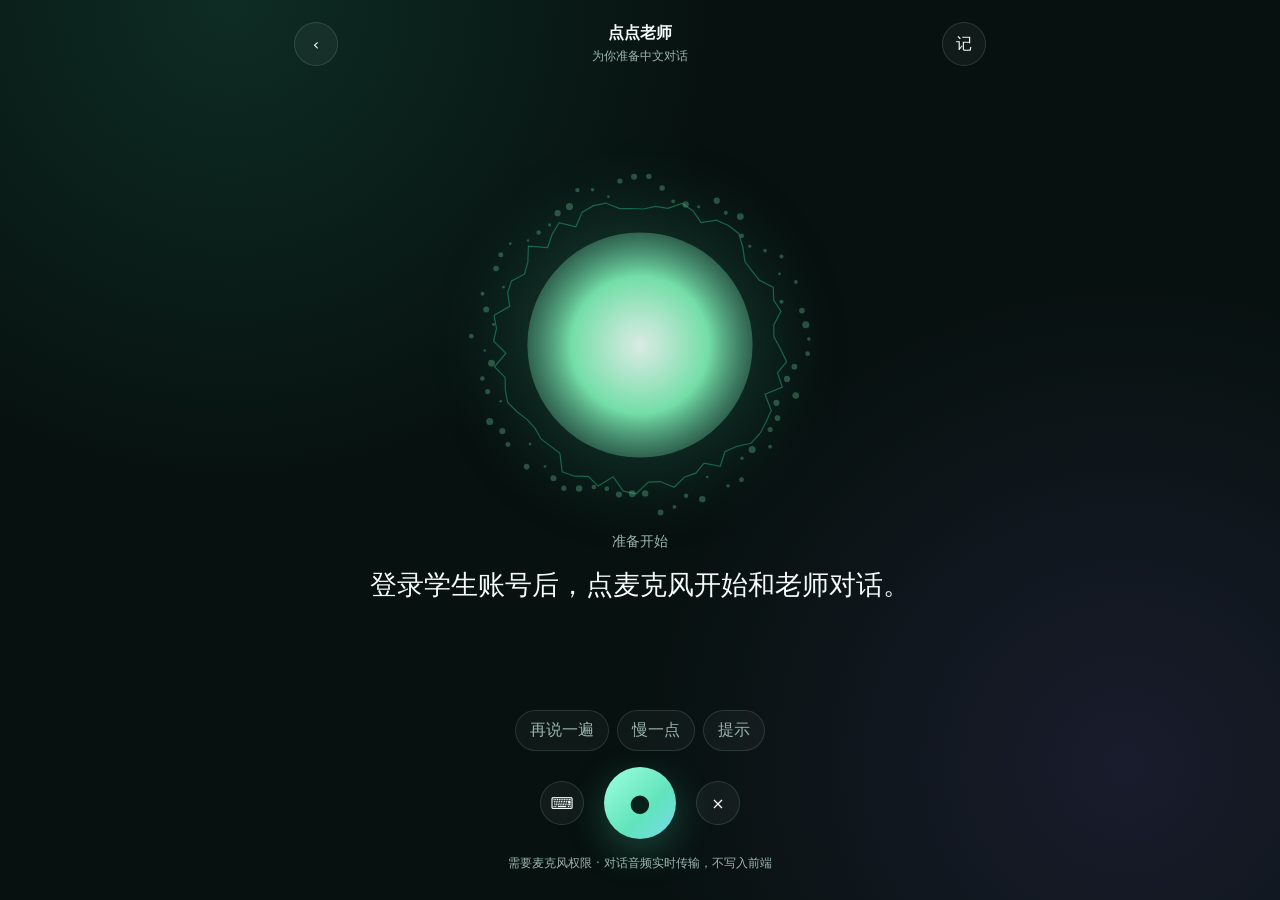
==== modules/ai-teacher/index.html @ 22e87d50 "Connect AI teacher realtime gateway" ====
<!doctype html>
<html lang="zh-CN">
<head>
  <meta charset="utf-8">
  <meta name="viewport" content="width=device-width,initial-scale=1,viewport-fit=cover">
  <meta name="theme-color" content="#07110f">
  <title>点点老师 · 和老师对话</title>
  <link rel="stylesheet" href="styles.css?v=20260827-1">
</head>
<body>
  <main class="app">
    <header class="topbar">
      <a class="round" href="../learning-hub/" aria-label="返回学习中心">‹</a>
      <div class="brand"><strong>点点老师</strong><span id="lessonLabel">为你准备中文对话</span></div>
      <button class="round" id="transcriptToggle" type="button" aria-label="显示对话记录">记</button>
    </header>
    <section class="stage" aria-live="polite">
      <div class="orb-wrap" id="teacherOrb" data-orb-theme="green"><div class="halo"></div><canvas aria-label="点点老师语音状态"></canvas></div>
      <div class="status" id="status">准备开始</div>
      <div class="prompt" id="prompt">登录学生账号后，点麦克风开始和老师对话。</div>
      <div class="word-card" id="wordCard" hidden><div class="hanzi" id="hanzi"></div><div class="pinyin" id="pinyin"></div><div class="meaning" id="meaning"></div></div>
      <section class="transcript" id="transcript" hidden><ol id="transcriptRows"></ol></section>
    </section>
    <footer class="controls">
      <div class="quick"><button data-action="repeat">再说一遍</button><button data-action="slower">慢一点</button><button data-action="hint">提示</button></div>
      <div class="main-actions"><button class="minor" id="keyboard" aria-label="文字输入">⌨</button><button class="mic" id="mic" aria-label="开始对话">●</button><button class="minor" id="end" aria-label="结束对话">×</button></div>
      <div class="caption" id="caption">需要麦克风权限 · 对话音频实时传输，不写入前端</div>
    </footer>
  </main>
  <dialog id="textDialog"><form method="dialog"><label>输入你想说的话<textarea id="textInput" maxlength="500"></textarea></label><div><button value="cancel">取消</button><button id="sendText" value="default">发送</button></div></form></dialog>
  <script src="../../config.js?v=20260827-2"></script>
  <script src="../shared/learning-api-client.js?v=20260827-1"></script>
  <script src="../shared/voice-orb.js?v=20260801-1"></script>
  <script src="app.js?v=20260827-1"></script>
</body>
</html>
---- modules/ai-teacher/styles.css ----
:root{color-scheme:dark;--bg:#07110f;--panel:rgba(13,29,26,.78);--text:#f4fbf8;--muted:#9bb5ad;--line:rgba(206,255,238,.13);--mint:#68f0c1}*{box-sizing:border-box}html,body{margin:0;min-height:100%}body{font-family:Inter,"PingFang SC","Microsoft YaHei",system-ui,sans-serif;color:var(--text);background:radial-gradient(circle at 18% 0%,rgba(45,168,132,.18),transparent 36%),radial-gradient(circle at 88% 85%,rgba(115,83,190,.17),transparent 36%),var(--bg)}button,a{font:inherit}.app{width:min(100%,780px);min-height:100vh;margin:auto;display:grid;grid-template-rows:auto 1fr auto;padding:22px clamp(18px,5vw,44px) max(28px,env(safe-area-inset-bottom));position:relative}.topbar{display:flex;align-items:center;justify-content:space-between;gap:18px}.round,.minor{width:44px;height:44px;border-radius:50%;border:1px solid var(--line);background:rgba(255,255,255,.045);color:var(--text);display:grid;place-items:center;text-decoration:none;cursor:pointer}.brand{text-align:center}.brand strong{display:block;font-size:16px}.brand span{display:block;margin-top:4px;color:var(--muted);font-size:12px}.stage{display:grid;align-content:center;justify-items:center;min-height:570px;padding:24px 0 12px}.orb-wrap{width:min(72vw,360px);height:min(72vw,360px);position:relative}.orb-wrap canvas{position:relative;z-index:1}.halo{position:absolute;inset:14%;border-radius:50%;background:rgba(76,233,186,.16);filter:blur(40px)}.status{margin-top:8px;color:var(--muted);font-size:14px}.prompt{margin:14px auto 0;max-width:590px;min-height:58px;text-align:center;font-size:clamp(19px,4vw,27px);line-height:1.45}.word-card{margin-top:16px;min-width:176px;padding:12px 20px;text-align:center;border:1px solid rgba(119,244,205,.22);border-radius:18px;background:linear-gradient(135deg,rgba(66,173,140,.16),rgba(98,82,172,.13))}.hanzi{font-size:25px}.pinyin{margin-top:4px;color:var(--mint);font-size:14px}.meaning{margin-top:3px;color:var(--muted);font-size:12px}.transcript{width:min(100%,620px);max-height:180px;margin-top:14px;overflow:auto;border:1px solid var(--line);border-radius:14px;background:var(--panel)}.transcript ol{margin:0;padding:12px 16px;list-style:none}.transcript li{padding:6px 0;color:var(--muted);font-size:13px}.transcript b{color:var(--text)}.controls{display:grid;justify-items:center;gap:16px}.quick{display:flex;flex-wrap:wrap;justify-content:center;gap:8px}.quick button{border:1px solid var(--line);border-radius:999px;padding:9px 14px;color:var(--muted);background:rgba(255,255,255,.035);cursor:pointer}.main-actions{display:flex;align-items:center;gap:20px}.mic{width:72px;height:72px;border:0;border-radius:50%;background:linear-gradient(135deg,#9effdf,#61e4ba 60%,#78d9f0);box-shadow:0 12px 38px rgba(80,237,188,.25);cursor:pointer;color:#072019;font-size:24px}.mic.live{background:linear-gradient(135deg,#ffbca9,#ff887e)}.caption{color:var(--muted);font-size:12px;text-align:center}dialog{width:min(92vw,480px);border:1px solid var(--line);border-radius:16px;background:#10231f;color:var(--text)}dialog form{display:grid;gap:14px}dialog label{display:grid;gap:8px}textarea{min-height:120px;padding:12px;border:1px solid var(--line);border-radius:10px;background:#07110f;color:var(--text);resize:vertical}dialog form div{display:flex;justify-content:flex-end;gap:8px}dialog button{padding:8px 14px;border:1px solid var(--line);border-radius:8px;background:#18342d;color:var(--text)}@media(max-width:560px){.app{padding-top:16px}.stage{min-height:500px}.orb-wrap{width:min(82vw,330px);height:min(82vw,330px)}}@media(prefers-reduced-motion:reduce){*{animation:none!important}}
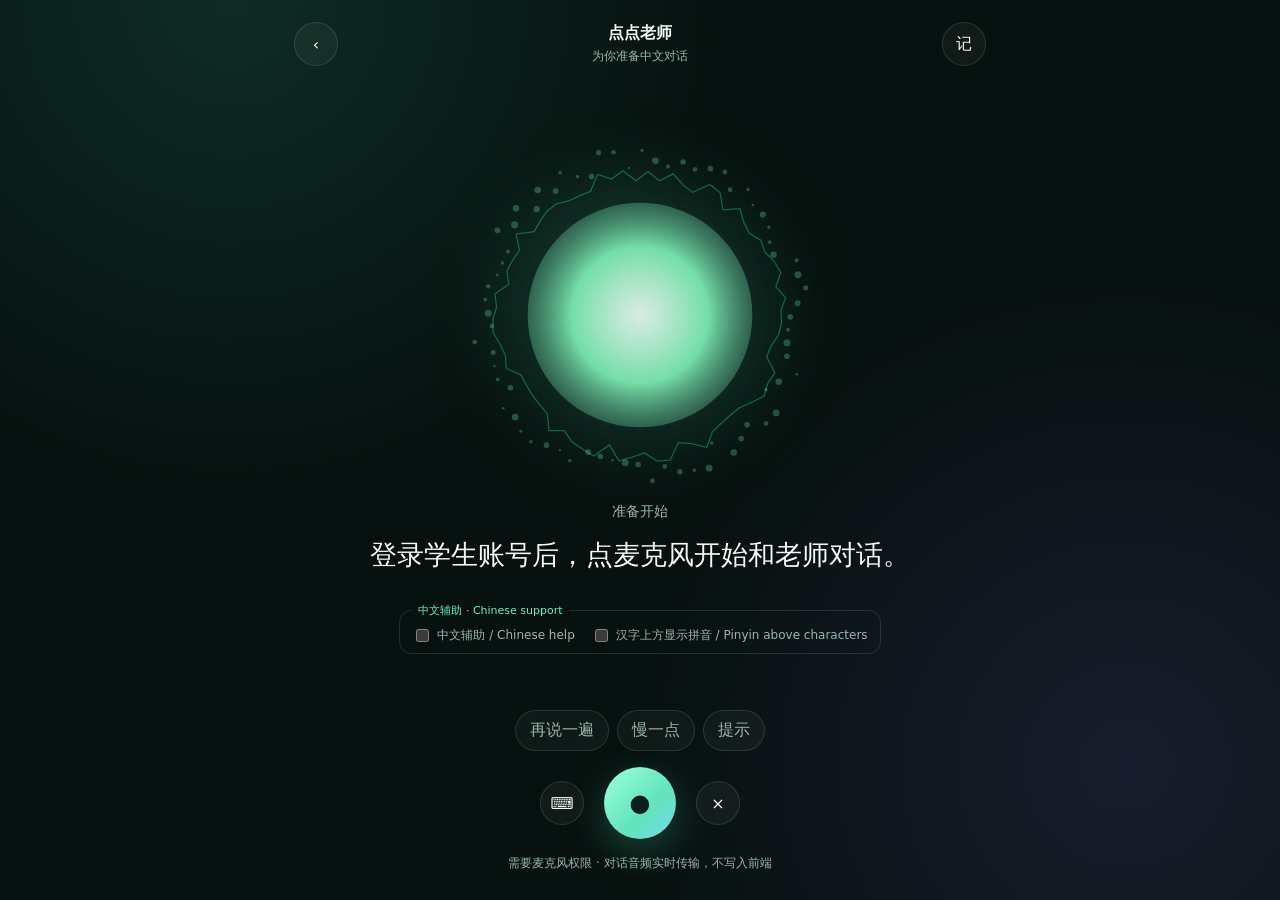
==== commit d14bcca5: "Improve mobile AI teacher and audio controls" ====
--- a/modules/ai-teacher/index.html
+++ b/modules/ai-teacher/index.html
@@ -6,6 +6,7 @@
   <meta name="theme-color" content="#07110f">
   <title>点点老师 · 和老师对话</title>
   <link rel="stylesheet" href="styles.css?v=20260827-1">
+  <style>.assist-options{display:flex;flex-wrap:wrap;justify-content:center;gap:8px 16px;margin:10px 0 0;padding:8px 12px;border:1px solid rgba(206,255,238,.13);border-radius:12px;color:#9bb5ad;font-size:12px}.assist-options legend{padding:0 6px;color:#68f0c1;font-size:11px}.assist-options label{display:flex;align-items:center;gap:5px}.assist-options input{accent-color:#68f0c1}.hanzi{font-size:clamp(30px,7vw,48px);font-weight:800;letter-spacing:.08em;color:#f4fbf8;text-shadow:0 2px 12px rgba(104,240,193,.22)}.pinyin{font-size:16px;font-weight:700;letter-spacing:.05em}</style>
 </head>
 <body>
   <main class="app">
@@ -18,6 +19,7 @@
       <div class="orb-wrap" id="teacherOrb" data-orb-theme="green"><div class="halo"></div><canvas aria-label="点点老师语音状态"></canvas></div>
       <div class="status" id="status">准备开始</div>
       <div class="prompt" id="prompt">登录学生账号后，点麦克风开始和老师对话。</div>
+      <fieldset class="assist-options" aria-label="中文辅助选项"><legend>中文辅助 · Chinese support</legend><label><input type="checkbox" id="zhSupport"> 中文辅助 / Chinese help</label><label><input type="checkbox" id="pinyinSupport"> 汉字上方显示拼音 / Pinyin above characters</label></fieldset>
       <div class="word-card" id="wordCard" hidden><div class="hanzi" id="hanzi"></div><div class="pinyin" id="pinyin"></div><div class="meaning" id="meaning"></div></div>
       <section class="transcript" id="transcript" hidden><ol id="transcriptRows"></ol></section>
     </section>
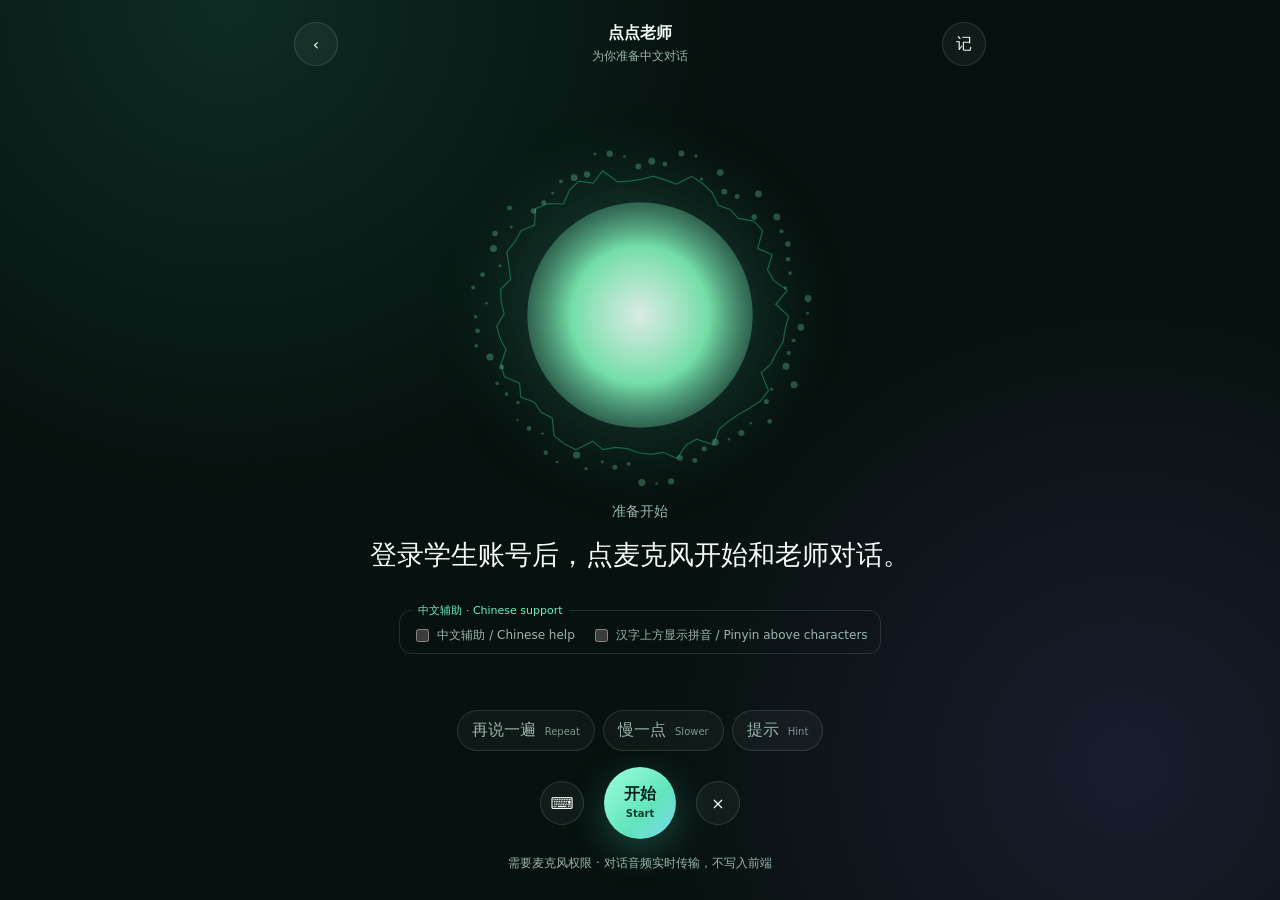
==== commit 3eaf095a: "Clarify AI teacher controls bilingually" ====
--- a/modules/ai-teacher/index.html
+++ b/modules/ai-teacher/index.html
@@ -7,6 +7,7 @@
   <title>点点老师 · 和老师对话</title>
   <link rel="stylesheet" href="styles.css?v=20260827-1">
   <style>.assist-options{display:flex;flex-wrap:wrap;justify-content:center;gap:8px 16px;margin:10px 0 0;padding:8px 12px;border:1px solid rgba(206,255,238,.13);border-radius:12px;color:#9bb5ad;font-size:12px}.assist-options legend{padding:0 6px;color:#68f0c1;font-size:11px}.assist-options label{display:flex;align-items:center;gap:5px}.assist-options input{accent-color:#68f0c1}.hanzi{font-size:clamp(30px,7vw,48px);font-weight:800;letter-spacing:.08em;color:#f4fbf8;text-shadow:0 2px 12px rgba(104,240,193,.22)}.pinyin{font-size:16px;font-weight:700;letter-spacing:.05em}</style>
+  <style>.quick button small{margin-left:4px;font-size:10px;opacity:.8}.mic span{display:block;font-size:16px;font-weight:800;line-height:1.15}.mic span small{font-size:10px;opacity:.85}</style>
 </head>
 <body>
   <main class="app">
@@ -24,8 +25,8 @@
       <section class="transcript" id="transcript" hidden><ol id="transcriptRows"></ol></section>
     </section>
     <footer class="controls">
-      <div class="quick"><button data-action="repeat">再说一遍</button><button data-action="slower">慢一点</button><button data-action="hint">提示</button></div>
-      <div class="main-actions"><button class="minor" id="keyboard" aria-label="文字输入">⌨</button><button class="mic" id="mic" aria-label="开始对话">●</button><button class="minor" id="end" aria-label="结束对话">×</button></div>
+      <div class="quick"><button data-action="repeat">再说一遍 <small>Repeat</small></button><button data-action="slower">慢一点 <small>Slower</small></button><button data-action="hint">提示 <small>Hint</small></button></div>
+      <div class="main-actions"><button class="minor" id="keyboard" aria-label="文字输入 / Text input">⌨</button><button class="mic" id="mic" aria-label="开始对话 / Start conversation"><span id="micLabel">开始<br><small>Start</small></span></button><button class="minor" id="end" aria-label="结束对话 / End conversation">×</button></div>
       <div class="caption" id="caption">需要麦克风权限 · 对话音频实时传输，不写入前端</div>
     </footer>
   </main>
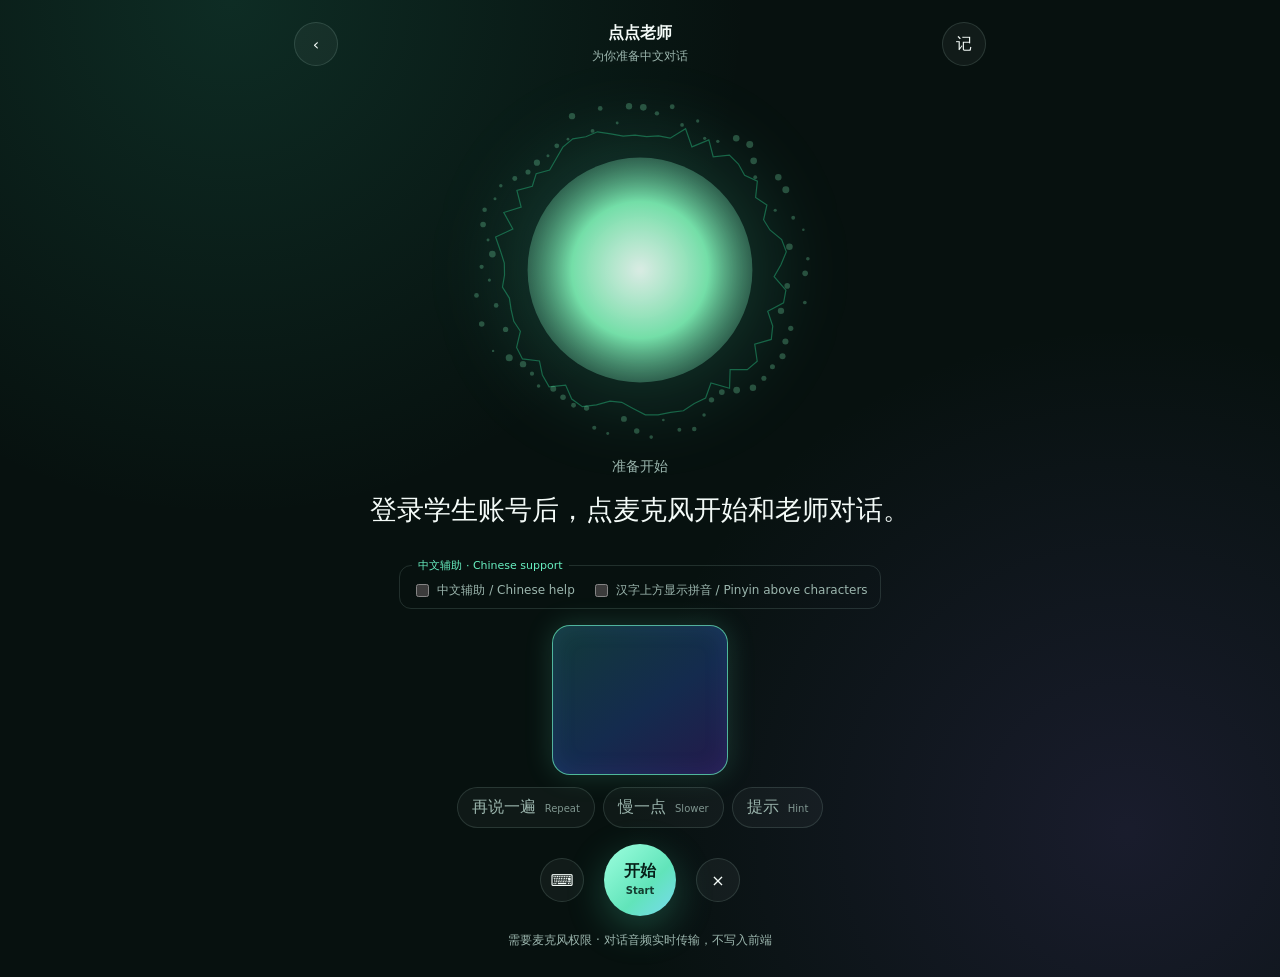
==== commit 76a9b93c: "Queue teacher audio and clarify conversation states" ====
--- a/modules/ai-teacher/index.html
+++ b/modules/ai-teacher/index.html
@@ -7,7 +7,7 @@
   <title>点点老师 · 和老师对话</title>
   <link rel="stylesheet" href="styles.css?v=20260827-1">
   <style>.assist-options{display:flex;flex-wrap:wrap;justify-content:center;gap:8px 16px;margin:10px 0 0;padding:8px 12px;border:1px solid rgba(206,255,238,.13);border-radius:12px;color:#9bb5ad;font-size:12px}.assist-options legend{padding:0 6px;color:#68f0c1;font-size:11px}.assist-options label{display:flex;align-items:center;gap:5px}.assist-options input{accent-color:#68f0c1}.hanzi{font-size:clamp(30px,7vw,48px);font-weight:800;letter-spacing:.08em;color:#f4fbf8;text-shadow:0 2px 12px rgba(104,240,193,.22)}.pinyin{font-size:16px;font-weight:700;letter-spacing:.05em}</style>
-  <style>.quick button small{margin-left:4px;font-size:10px;opacity:.8}.mic span{display:block;font-size:16px;font-weight:800;line-height:1.15}.mic span small{font-size:10px;opacity:.85}</style>
+  <style>.quick button small{margin-left:4px;font-size:10px;opacity:.8}.mic span{display:block;font-size:16px;font-weight:800;line-height:1.15}.mic span small{font-size:10px;opacity:.85}.mic{transition:transform .2s,background .2s,border-radius .2s}.mic.active{transform:scale(1.06);border:3px solid rgba(255,255,255,.75)}.mic.speaking{border-radius:18px;background:linear-gradient(135deg,#9fbcff,#6e8ff0 60%,#8b7cf6)}.mic.live{border-radius:18px;background:linear-gradient(135deg,#ffbca9,#ff716f)}.word-card{min-height:150px;display:grid;align-content:center;gap:6px;border-color:rgba(104,240,193,.7);background:linear-gradient(145deg,#123a39,#142b4e 55%,#24194a);box-shadow:0 0 28px rgba(104,240,193,.18),inset 0 0 24px rgba(93,134,255,.12)}.hanzi ruby{display:inline-flex;flex-direction:column-reverse;align-items:center;margin:0 3px}.hanzi rt{font-size:15px;color:#7fffe0;font-weight:700;line-height:1.1}</style>
 </head>
 <body>
   <main class="app">
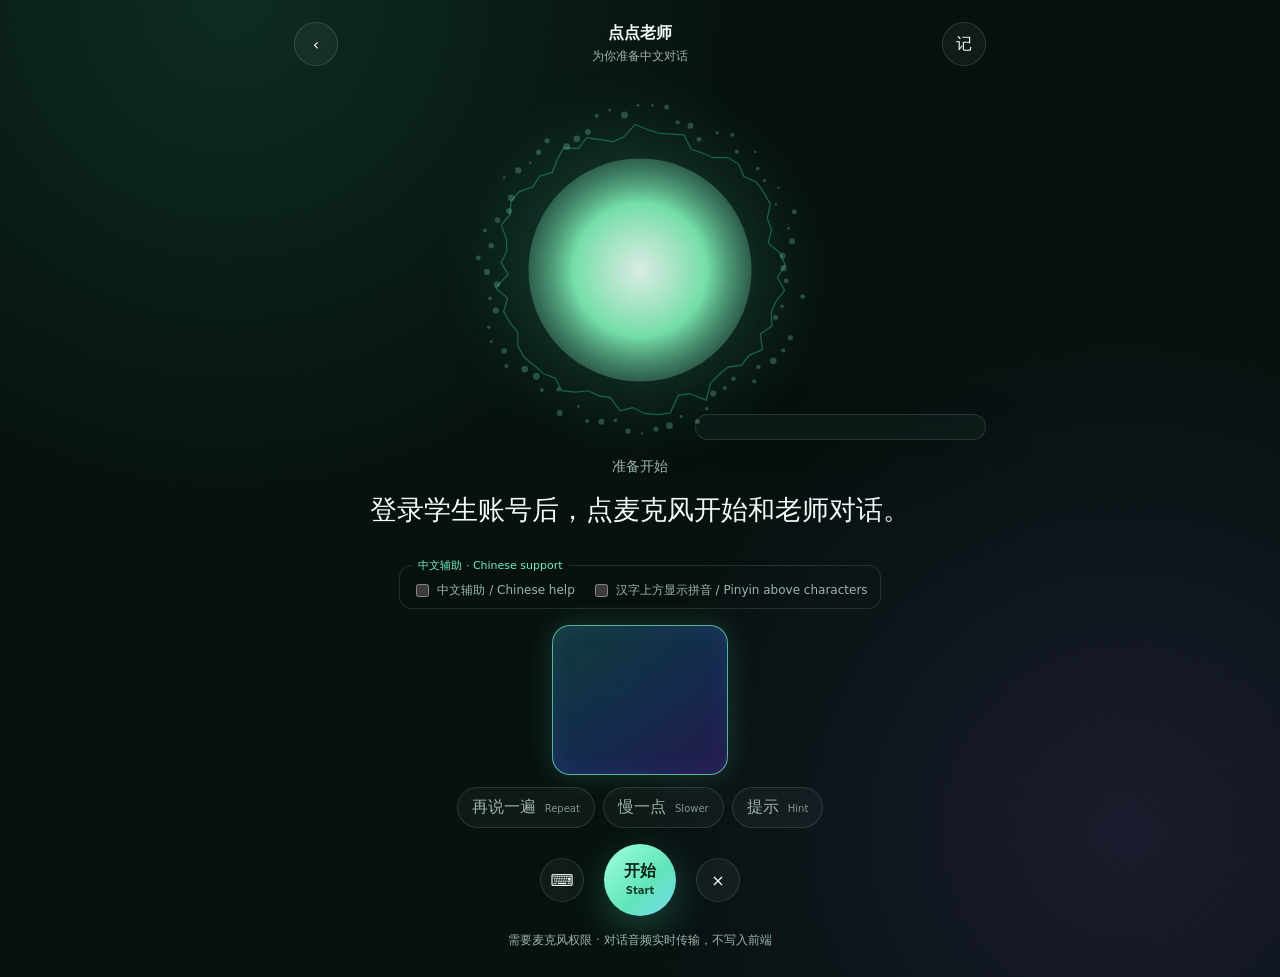
==== commit b193e10a: "Add voice shortcuts and layered live subtitles" ====
--- a/modules/ai-teacher/index.html
+++ b/modules/ai-teacher/index.html
@@ -7,7 +7,7 @@
   <title>点点老师 · 和老师对话</title>
   <link rel="stylesheet" href="styles.css?v=20260827-1">
   <style>.assist-options{display:flex;flex-wrap:wrap;justify-content:center;gap:8px 16px;margin:10px 0 0;padding:8px 12px;border:1px solid rgba(206,255,238,.13);border-radius:12px;color:#9bb5ad;font-size:12px}.assist-options legend{padding:0 6px;color:#68f0c1;font-size:11px}.assist-options label{display:flex;align-items:center;gap:5px}.assist-options input{accent-color:#68f0c1}.hanzi{font-size:clamp(30px,7vw,48px);font-weight:800;letter-spacing:.08em;color:#f4fbf8;text-shadow:0 2px 12px rgba(104,240,193,.22)}.pinyin{font-size:16px;font-weight:700;letter-spacing:.05em}</style>
-  <style>.quick button small{margin-left:4px;font-size:10px;opacity:.8}.mic span{display:block;font-size:16px;font-weight:800;line-height:1.15}.mic span small{font-size:10px;opacity:.85}.mic{transition:transform .2s,background .2s,border-radius .2s}.mic.active{transform:scale(1.06);border:3px solid rgba(255,255,255,.75)}.mic.speaking{border-radius:18px;background:linear-gradient(135deg,#9fbcff,#6e8ff0 60%,#8b7cf6)}.mic.live{border-radius:18px;background:linear-gradient(135deg,#ffbca9,#ff716f)}.word-card{min-height:150px;display:grid;align-content:center;gap:6px;border-color:rgba(104,240,193,.7);background:linear-gradient(145deg,#123a39,#142b4e 55%,#24194a);box-shadow:0 0 28px rgba(104,240,193,.18),inset 0 0 24px rgba(93,134,255,.12)}.hanzi ruby{display:inline-flex;flex-direction:column-reverse;align-items:center;margin:0 3px}.hanzi rt{font-size:15px;color:#7fffe0;font-weight:700;line-height:1.1}</style>
+  <style>.quick button small{margin-left:4px;font-size:10px;opacity:.8}.mic span{display:block;font-size:16px;font-weight:800;line-height:1.15}.mic span small{font-size:10px;opacity:.85}.mic{transition:transform .2s,background .2s,border-radius .2s}.mic.active{transform:scale(1.06);border:3px solid rgba(255,255,255,.75)}.mic.speaking{border-radius:18px;background:linear-gradient(135deg,#9fbcff,#6e8ff0 60%,#8b7cf6)}.mic.live{border-radius:18px;background:linear-gradient(135deg,#ffbca9,#ff716f)}.word-card{min-height:150px;display:grid;align-content:center;gap:6px;border-color:rgba(104,240,193,.7);background:linear-gradient(145deg,#123a39,#142b4e 55%,#24194a);box-shadow:0 0 28px rgba(104,240,193,.18),inset 0 0 24px rgba(93,134,255,.12)}.hanzi ruby{display:inline-flex;flex-direction:column-reverse;align-items:center;margin:0 3px}.hanzi rt{font-size:15px;color:#7fffe0;font-weight:700;line-height:1.1}.stage{position:relative}.transcript{display:block;position:absolute;left:58%;top:50%;width:min(42%,430px);max-height:230px;margin:0;transform:translateY(-50%);text-align:left;backdrop-filter:blur(18px);box-shadow:0 18px 50px rgba(0,0,0,.28)}.transcript li{border-bottom:1px solid rgba(206,255,238,.08);transition:font-size .2s,color .2s}.transcript li:last-child{border-bottom:0}.transcript li:first-child{font-size:17px;color:#f4fbf8}.transcript li:nth-child(2){font-size:15px}.transcript li:nth-child(n+3){font-size:13px}.transcript li.teacher b{color:#7fffe0}.transcript li.student b{color:#9fbcff}@media(max-width:700px) and (orientation:portrait){.transcript{position:static;width:min(100%,620px);max-height:190px;margin-top:14px;transform:none}.stage{min-height:0}.transcript li:first-child{font-size:16px}}@media(max-width:900px) and (orientation:landscape){.transcript{left:54%;width:44%}}</style>
 </head>
 <body>
   <main class="app">
@@ -22,7 +22,7 @@
       <div class="prompt" id="prompt">登录学生账号后，点麦克风开始和老师对话。</div>
       <fieldset class="assist-options" aria-label="中文辅助选项"><legend>中文辅助 · Chinese support</legend><label><input type="checkbox" id="zhSupport"> 中文辅助 / Chinese help</label><label><input type="checkbox" id="pinyinSupport"> 汉字上方显示拼音 / Pinyin above characters</label></fieldset>
       <div class="word-card" id="wordCard" hidden><div class="hanzi" id="hanzi"></div><div class="pinyin" id="pinyin"></div><div class="meaning" id="meaning"></div></div>
-      <section class="transcript" id="transcript" hidden><ol id="transcriptRows"></ol></section>
+      <section class="transcript" id="transcript" aria-label="实时字幕 / Live subtitles"><ol id="transcriptRows"></ol></section>
     </section>
     <footer class="controls">
       <div class="quick"><button data-action="repeat">再说一遍 <small>Repeat</small></button><button data-action="slower">慢一点 <small>Slower</small></button><button data-action="hint">提示 <small>Hint</small></button></div>
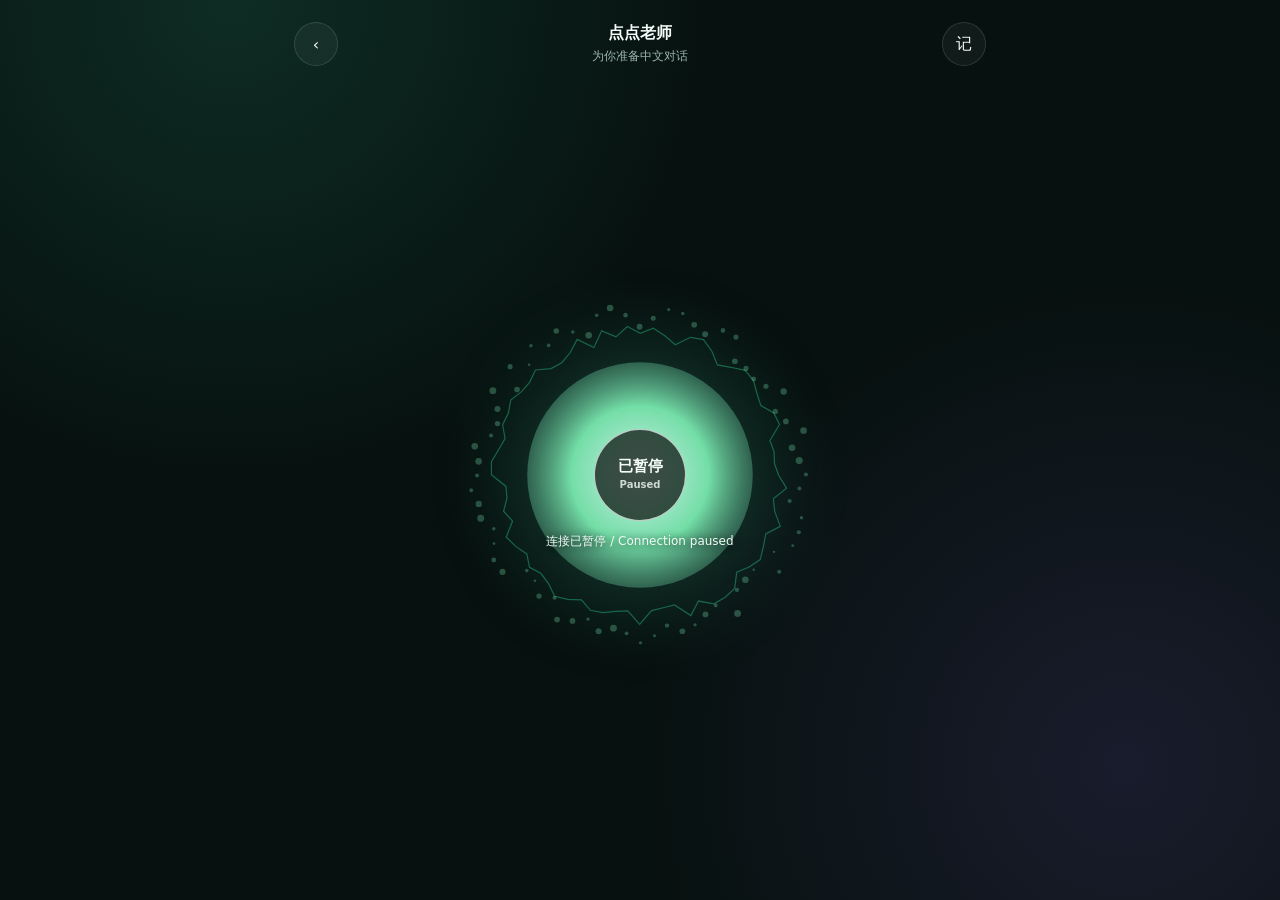
==== commit 21490e03: "Pause AI teacher connection and simplify orb UI" ====
--- a/modules/ai-teacher/index.html
+++ b/modules/ai-teacher/index.html
@@ -7,7 +7,7 @@
   <title>点点老师 · 和老师对话</title>
   <link rel="stylesheet" href="styles.css?v=20260827-1">
   <style>.assist-options{display:flex;flex-wrap:wrap;justify-content:center;gap:8px 16px;margin:10px 0 0;padding:8px 12px;border:1px solid rgba(206,255,238,.13);border-radius:12px;color:#9bb5ad;font-size:12px}.assist-options legend{padding:0 6px;color:#68f0c1;font-size:11px}.assist-options label{display:flex;align-items:center;gap:5px}.assist-options input{accent-color:#68f0c1}.hanzi{font-size:clamp(30px,7vw,48px);font-weight:800;letter-spacing:.08em;color:#f4fbf8;text-shadow:0 2px 12px rgba(104,240,193,.22)}.pinyin{font-size:16px;font-weight:700;letter-spacing:.05em}</style>
-  <style>.quick button small{margin-left:4px;font-size:10px;opacity:.8}.mic span{display:block;font-size:16px;font-weight:800;line-height:1.15}.mic span small{font-size:10px;opacity:.85}.mic{transition:transform .2s,background .2s,border-radius .2s}.mic.active{transform:scale(1.06);border:3px solid rgba(255,255,255,.75)}.mic.speaking{border-radius:18px;background:linear-gradient(135deg,#9fbcff,#6e8ff0 60%,#8b7cf6)}.mic.live{border-radius:18px;background:linear-gradient(135deg,#ffbca9,#ff716f)}.word-card{min-height:150px;display:grid;align-content:center;gap:6px;border-color:rgba(104,240,193,.7);background:linear-gradient(145deg,#123a39,#142b4e 55%,#24194a);box-shadow:0 0 28px rgba(104,240,193,.18),inset 0 0 24px rgba(93,134,255,.12)}.hanzi ruby{display:inline-flex;flex-direction:column-reverse;align-items:center;margin:0 3px}.hanzi rt{font-size:15px;color:#7fffe0;font-weight:700;line-height:1.1}.stage{position:relative}.transcript{display:block;position:absolute;left:58%;top:50%;width:min(42%,430px);max-height:230px;margin:0;transform:translateY(-50%);text-align:left;backdrop-filter:blur(18px);box-shadow:0 18px 50px rgba(0,0,0,.28)}.transcript li{border-bottom:1px solid rgba(206,255,238,.08);transition:font-size .2s,color .2s}.transcript li:last-child{border-bottom:0}.transcript li:first-child{font-size:17px;color:#f4fbf8}.transcript li:nth-child(2){font-size:15px}.transcript li:nth-child(n+3){font-size:13px}.transcript li.teacher b{color:#7fffe0}.transcript li.student b{color:#9fbcff}@media(max-width:700px) and (orientation:portrait){.transcript{position:static;width:min(100%,620px);max-height:190px;margin-top:14px;transform:none}.stage{min-height:0}.transcript li:first-child{font-size:16px}}@media(max-width:900px) and (orientation:landscape){.transcript{left:54%;width:44%}}</style>
+  <style>.orb-wrap{display:grid;place-items:center}.orb-toggle{position:absolute;z-index:3;left:50%;top:50%;transform:translate(-50%,-50%);width:92px;height:92px;border:1px solid rgba(255,255,255,.7);border-radius:50%;background:rgba(7,17,15,.72);backdrop-filter:blur(10px);color:#f4fbf8;box-shadow:0 0 28px rgba(104,240,193,.3);cursor:pointer}.orb-toggle span{display:block;font-size:15px;font-weight:800;line-height:1.15}.orb-toggle span small{font-size:10px;opacity:.8}.orb-state{position:absolute;z-index:2;left:50%;top:calc(50% + 58px);transform:translateX(-50%);white-space:nowrap;color:#f4fbf8;font-size:12px;text-shadow:0 1px 8px #07110f}.mic.active{border-color:#7fffe0}.mic.speaking{border-radius:50%;background:rgba(35,51,105,.82)}.mic.live{border-radius:50%;background:rgba(91,38,40,.82)}.stage{min-height:calc(100vh - 130px)}.status,.prompt,.assist-options,.word-card,.transcript,.controls{display:none!important}</style>
 </head>
 <body>
   <main class="app">
@@ -17,19 +17,10 @@
       <button class="round" id="transcriptToggle" type="button" aria-label="显示对话记录">记</button>
     </header>
     <section class="stage" aria-live="polite">
-      <div class="orb-wrap" id="teacherOrb" data-orb-theme="green"><div class="halo"></div><canvas aria-label="点点老师语音状态"></canvas></div>
-      <div class="status" id="status">准备开始</div>
-      <div class="prompt" id="prompt">登录学生账号后，点麦克风开始和老师对话。</div>
-      <fieldset class="assist-options" aria-label="中文辅助选项"><legend>中文辅助 · Chinese support</legend><label><input type="checkbox" id="zhSupport"> 中文辅助 / Chinese help</label><label><input type="checkbox" id="pinyinSupport"> 汉字上方显示拼音 / Pinyin above characters</label></fieldset>
-      <div class="word-card" id="wordCard" hidden><div class="hanzi" id="hanzi"></div><div class="pinyin" id="pinyin"></div><div class="meaning" id="meaning"></div></div>
-      <section class="transcript" id="transcript" aria-label="实时字幕 / Live subtitles"><ol id="transcriptRows"></ol></section>
+      <div class="orb-wrap" id="teacherOrb" data-orb-theme="green"><div class="halo"></div><canvas aria-label="点点老师语音状态"></canvas><button class="orb-toggle mic" id="mic" type="button" aria-label="点点老师连接已暂停 / AI teacher connection paused"><span id="micLabel">已暂停<br><small>Paused</small></span></button><div class="orb-state" id="status">连接已暂停 / Connection paused</div></div>
     </section>
-    <footer class="controls">
-      <div class="quick"><button data-action="repeat">再说一遍 <small>Repeat</small></button><button data-action="slower">慢一点 <small>Slower</small></button><button data-action="hint">提示 <small>Hint</small></button></div>
-      <div class="main-actions"><button class="minor" id="keyboard" aria-label="文字输入 / Text input">⌨</button><button class="mic" id="mic" aria-label="开始对话 / Start conversation"><span id="micLabel">开始<br><small>Start</small></span></button><button class="minor" id="end" aria-label="结束对话 / End conversation">×</button></div>
-      <div class="caption" id="caption">需要麦克风权限 · 对话音频实时传输，不写入前端</div>
-    </footer>
   </main>
+  <div hidden><button id="end"></button><button id="keyboard"></button></div>
   <dialog id="textDialog"><form method="dialog"><label>输入你想说的话<textarea id="textInput" maxlength="500"></textarea></label><div><button value="cancel">取消</button><button id="sendText" value="default">发送</button></div></form></dialog>
   <script src="../../config.js?v=20260827-2"></script>
   <script src="../shared/learning-api-client.js?v=20260827-1"></script>
